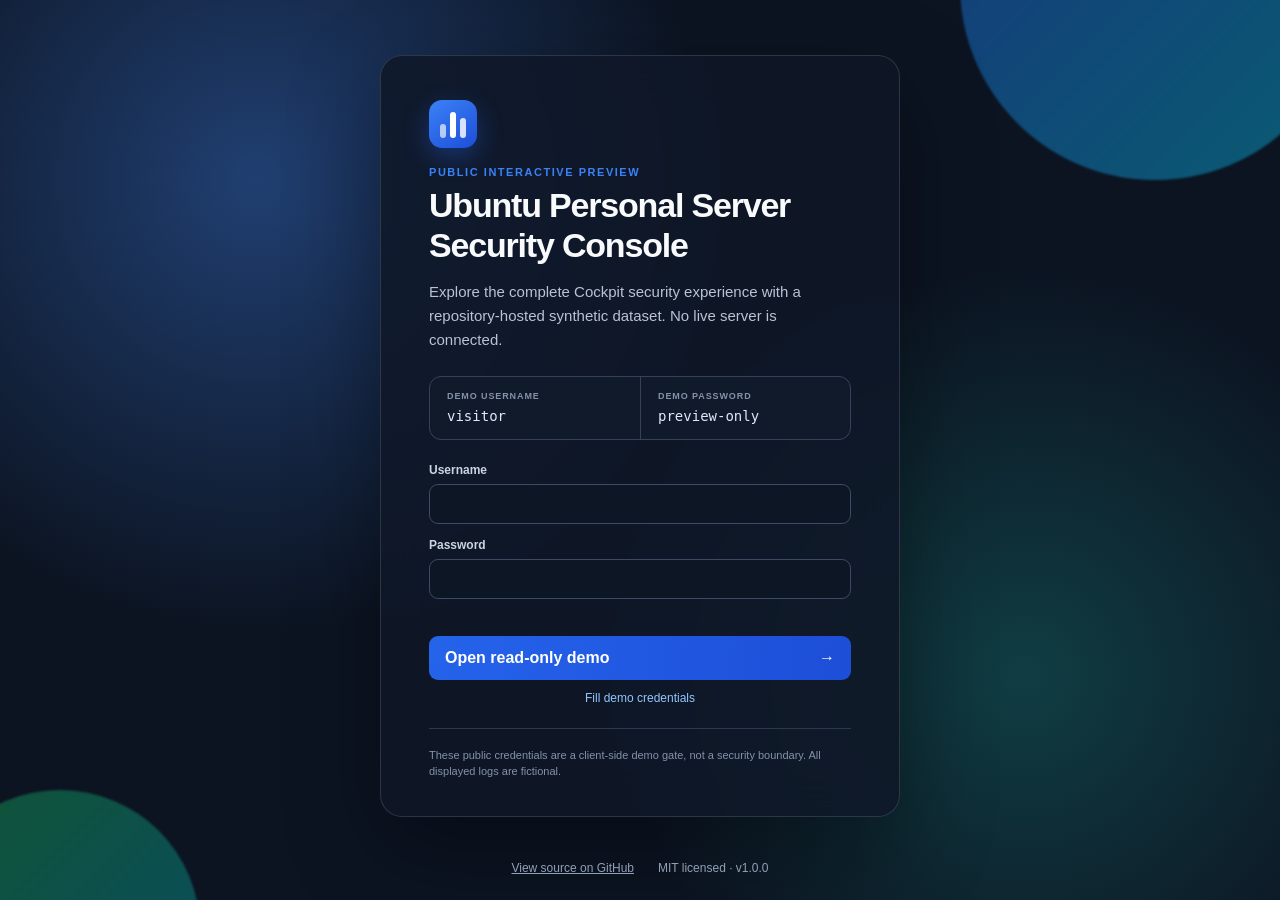
==== docs/index.html @ 07dd7d5f "Add public synthetic-data demo and architecture specification" ====
<!doctype html>
<html lang="en">
<head>
  <meta charset="utf-8">
  <meta name="viewport" content="width=device-width,initial-scale=1">
  <meta name="description" content="Public interactive preview of Ubuntu Personal Server Security Console using synthetic data.">
  <meta http-equiv="Content-Security-Policy" content="default-src 'self'; script-src 'self'; style-src 'self'; img-src 'self' data:; connect-src 'self'; object-src 'none'; base-uri 'self'; form-action 'self'">
  <title>Ubuntu Personal Server Security Console — Public Demo</title>
  <link rel="stylesheet" href="demo.css">
</head>
<body>
  <section id="login-screen" class="login-screen">
    <div class="login-orb orb-one"></div><div class="login-orb orb-two"></div>
    <article class="login-card" aria-labelledby="login-title">
      <div class="brand-mark" aria-hidden="true"><span></span><span></span><span></span></div>
      <p class="eyebrow">PUBLIC INTERACTIVE PREVIEW</p>
      <h1 id="login-title">Ubuntu Personal Server<br>Security Console</h1>
      <p class="login-copy">Explore the complete Cockpit security experience with a repository-hosted synthetic dataset. No live server is connected.</p>
      <aside class="demo-credentials" aria-label="Public demo credentials">
        <div><small>DEMO USERNAME</small><code>visitor</code></div>
        <div><small>DEMO PASSWORD</small><code>preview-only</code></div>
      </aside>
      <form id="login-form" novalidate>
        <label>Username<input id="username" name="username" autocomplete="username" spellcheck="false" required></label>
        <label>Password<input id="password" name="password" type="password" autocomplete="current-password" required></label>
        <p id="login-error" class="form-error" role="alert"></p>
        <button class="primary-button" type="submit">Open read-only demo <span>→</span></button>
        <button id="fill-demo" class="text-button" type="button">Fill demo credentials</button>
      </form>
      <p class="demo-warning">These public credentials are a client-side demo gate, not a security boundary. All displayed logs are fictional.</p>
    </article>
    <footer class="login-footer"><a href="https://github.com/FullBlackWolf/ubuntu-personal-server-security-console">View source on GitHub</a><span>MIT licensed · v1.0.0</span></footer>
  </section>

  <div id="demo-app" class="app-shell" hidden>
    <aside class="sidebar">
      <div class="sidebar-brand"><div class="brand-mark small"><span></span><span></span><span></span></div><div><strong>Security Console</strong><small>demo-server</small></div></div>
      <nav id="main-nav" aria-label="Demo navigation">
        <button data-page="overview" class="active"><span>◫</span>Overview</button>
        <button data-page="events"><span>≋</span>Event Center</button>
        <button data-page="postgresql"><span>⌁</span>PostgreSQL</button>
        <button data-page="risk"><span>△</span>High-risk Operations</button>
        <button data-page="components"><span>⬡</span>Components</button>
        <button data-page="settings"><span>⚙</span>Settings &amp; Archives</button>
      </nav>
      <div class="sidebar-status"><span></span><div><strong>Synthetic dataset</strong><small>Repository-hosted JSON</small></div></div>
    </aside>

    <main class="workspace">
      <header class="topbar">
        <div><button id="menu-toggle" class="icon-button" aria-label="Toggle navigation">☰</button><span class="host-pill"><i></i> demo-server.example.invalid</span></div>
        <div><a class="github-link" href="https://github.com/FullBlackWolf/ubuntu-personal-server-security-console">GitHub</a><button id="logout" class="ghost-button">Exit demo</button></div>
      </header>
      <div class="demo-banner"><strong>PUBLIC DEMO</strong><span>Read-only preview using fictional security events. No controls affect a real system.</span><a href="demo-data.json" download>Download synthetic JSON</a></div>
      <div id="loading" class="loading-state"><span></span><p>Loading synthetic security dataset…</p></div>
      <div id="load-error" class="error-state" hidden><h2>Demo data could not be loaded</h2><p>Refresh this page or inspect the repository-hosted JSON file.</p></div>

      <section id="page-overview" class="page active" data-page-panel="overview" hidden>
        <div class="page-heading"><div><p class="eyebrow">SECURITY POSTURE</p><h2>Server Security Overview</h2><p id="dataset-time"></p></div><span class="read-only-pill">● Read only</span></div>
        <div id="summary-cards" class="summary-grid"></div>
        <div class="dashboard-grid">
          <article class="panel chart-panel"><div class="panel-title"><div><h3>PostgreSQL Errors per Minute</h3><p>Hourly buckets · last 72 hours of the demo dataset</p></div><span class="legend"><i></i>errors/min</span></div><div id="overview-chart" class="line-chart"></div></article>
          <article class="panel"><div class="panel-title"><div><h3>Log Source Health</h3><p>Collector and integrity status</p></div></div><div id="health-list" class="health-list"></div></article>
          <article class="panel alerts-panel"><div class="panel-title"><div><h3>Active Alerts</h3><p>Rule results from synthetic events</p></div><button data-jump="events" class="inline-button">Open timeline</button></div><div id="alert-list" class="alert-list"></div></article>
          <article class="panel source-panel"><div class="panel-title"><div><h3>Events by Source</h3><p>Current 30-day simulated window</p></div></div><div id="source-bars" class="source-bars"></div></article>
        </div>
      </section>

      <section id="page-events" class="page" data-page-panel="events" hidden>
        <div class="page-heading"><div><p class="eyebrow">UNIFIED AUDIT</p><h2>Security Event Center</h2><p>Normalized timeline across system, database, network, and imported sources.</p></div><button id="export-filtered" class="secondary-button">Export filtered JSON</button></div>
        <div class="filter-bar"><label>Search<input id="event-search" placeholder="actor, source, address, or message"></label><label>Source<select id="event-source"><option value="all">All sources</option></select></label><label>Severity<select id="event-severity"><option value="all">All severities</option><option value="high">High</option><option value="medium">Medium</option><option value="low">Low</option></select></label><label>Review<select id="event-review"><option value="all">All reviews</option><option value="pending">Pending</option><option value="reviewed">Reviewed</option><option value="resolved">Resolved</option><option value="false_positive">False positive</option></select></label></div>
        <article class="panel table-panel"><div class="panel-title"><div><h3>Normalized event timeline</h3><p id="event-count"></p></div><span class="synthetic-tag">SYNTHETIC</span></div><div class="table-scroll"><table><thead><tr><th>Time</th><th>Severity</th><th>Source</th><th>Actor / IP</th><th>Event</th><th>Review</th></tr></thead><tbody id="event-rows"></tbody></table></div></article>
      </section>

      <section id="page-postgresql" class="page" data-page-panel="postgresql" hidden>
        <div class="page-heading"><div><p class="eyebrow">DATABASE SECURITY</p><h2>PostgreSQL Security Analytics</h2><p>Authentication failures, hourly error rate, FATAL messages, and ranked login targets.</p></div><span class="read-only-pill">30-day retention</span></div>
        <div id="pg-cards" class="summary-grid compact"></div>
        <article class="panel wide-chart"><div class="panel-title"><div><h3>PostgreSQL Errors per Minute</h3><p>X-axis uses hourly buckets and can preview multiple days.</p></div><div class="range-pills"><button data-hours="24">1 day</button><button data-hours="72" class="active">3 days</button><button data-hours="168">7 days</button></div></div><div id="postgres-chart" class="line-chart large"></div></article>
        <div class="three-column">
          <article class="panel table-panel"><div class="panel-title"><div><h3>Recent PostgreSQL FATAL logs</h3><p>Latest synthetic entries</p></div></div><div class="compact-list" id="fatal-list"></div></article>
          <article class="panel table-panel"><div class="panel-title"><div><h3>Failed Login Users</h3><p>Top 100</p></div></div><div class="rank-list" id="user-ranks"></div></article>
          <article class="panel table-panel"><div class="panel-title"><div><h3>Failed Login IP</h3><p>Top 100 · documentation ranges</p></div></div><div class="rank-list" id="ip-ranks"></div></article>
        </div>
      </section>

      <section id="page-risk" class="page" data-page-panel="risk" hidden>
        <div class="page-heading"><div><p class="eyebrow">PRIVILEGED ACTIVITY</p><h2>High-risk Operations</h2><p>Investigation queue with server-side review states represented by demo data.</p></div><span id="risk-total" class="read-only-pill"></span></div>
        <div id="risk-cards" class="summary-grid compact"></div>
        <article class="panel table-panel"><div class="panel-title"><div><h3>Investigation queue</h3><p>High-severity audit, authentication, and configuration events</p></div></div><div class="table-scroll"><table><thead><tr><th>Time</th><th>Category</th><th>Actor</th><th>Source</th><th>Description</th><th>Status</th></tr></thead><tbody id="risk-rows"></tbody></table></div></article>
      </section>

      <section id="page-components" class="page" data-page-panel="components" hidden>
        <div class="page-heading"><div><p class="eyebrow">MODULAR INSTALLATION</p><h2>Optional Components</h2><p>The Ubuntu package detects transitive dependencies before applying a selection.</p></div><a class="secondary-button link-button" href="https://github.com/FullBlackWolf/ubuntu-personal-server-security-console/releases/latest">Download .deb</a></div>
        <div id="component-grid" class="component-grid"></div>
        <article class="panel dependency-panel"><div><p class="eyebrow">DEPENDENCY EXAMPLE</p><h3>Retention, Alerts, and Archives</h3><p>Selecting this feature prompts the user to add the complete dependency chain before installation.</p></div><div class="dependency-chain"><span>Dashboard</span><b>→</b><span>PostgreSQL</span><b>→</b><span>Event Center</span><b>→</b><span>Automation</span></div></article>
      </section>

      <section id="page-settings" class="page" data-page-panel="settings" hidden>
        <div class="page-heading"><div><p class="eyebrow">POLICY &amp; INTEGRITY</p><h2>Settings and Verified Archives</h2><p>This public preview displays representative settings but does not save changes.</p></div><span class="read-only-pill">Demo mode</span></div>
        <div class="settings-grid">
          <article class="panel settings-card"><h3>Log retention</h3><label>Retention days<input value="30" type="number" min="1" max="3650" disabled></label><p>Production installations accept a manually entered value from 1 to 3,650 days. The default is 30.</p><button class="disabled-button" disabled>Save in production</button></article>
          <article class="panel settings-card"><h3>Alert delivery</h3><label class="switch-row"><span>Browser notifications</span><input type="checkbox" checked disabled></label><label class="switch-row"><span>HTTPS webhook</span><input type="checkbox" disabled></label><label class="switch-row"><span>Local sendmail</span><input type="checkbox" disabled></label><p>External delivery is disabled by default and sends summaries rather than raw logs.</p></article>
          <article class="panel settings-card archive-card"><h3>Verified archives</h3><div class="archive-item"><span>✓</span><div><strong>security-daily-demo.json</strong><small>SHA-256 verified · synthetic</small></div></div><div class="archive-item"><span>✓</span><div><strong>security-weekly-demo-summary.md</strong><small>SHA-256 verified · synthetic</small></div></div><button class="disabled-button" disabled>Create manual archive</button></article>
          <article class="panel settings-card"><h3>Historical log imports</h3><p>Production imports are copied into managed storage, deduplicated by SHA-256, added to the audit timeline, and removed according to retention policy.</p><div class="import-drop"><strong>4 verified demo imports</strong><small>No browser files are uploaded by this preview.</small></div></article>
        </div>
      </section>
    </main>
  </div>
  <script src="demo.js" defer></script>
</body>
</html>
---- docs/demo.css ----
:root{color-scheme:light;--ink:#101828;--muted:#667085;--line:#e4e7ec;--panel:#fff;--canvas:#f5f7fb;--nav:#111927;--blue:#2563eb;--blue-soft:#eff6ff;--green:#16a34a;--amber:#d97706;--red:#dc2626;--shadow:0 18px 55px rgba(16,24,40,.12)}
*{box-sizing:border-box}html,body{margin:0;min-height:100%;font-family:Inter,ui-sans-serif,-apple-system,BlinkMacSystemFont,"Segoe UI",sans-serif;color:var(--ink);background:var(--canvas)}button,input,select{font:inherit}button,a{transition:.16s ease}button{cursor:pointer}a{color:inherit}.login-screen{min-height:100vh;display:grid;place-items:center;background:radial-gradient(circle at 20% 20%,#203f71 0,transparent 36%),radial-gradient(circle at 80% 75%,#103d43 0,transparent 33%),#0c1422;position:relative;overflow:hidden;padding:52px 24px 80px}.login-orb{position:absolute;border-radius:999px;filter:blur(1px);opacity:.45}.orb-one{width:390px;height:390px;background:linear-gradient(135deg,#2563eb,#06b6d4);top:-210px;right:-70px}.orb-two{width:280px;height:280px;background:linear-gradient(135deg,#16a34a,#0891b2);bottom:-170px;left:-80px}.login-card{position:relative;width:min(520px,100%);padding:44px 48px 36px;border:1px solid rgba(255,255,255,.13);border-radius:22px;background:rgba(16,24,40,.86);box-shadow:0 32px 90px rgba(0,0,0,.36);backdrop-filter:blur(22px);color:#f8fafc}.brand-mark{width:48px;height:48px;border-radius:13px;background:linear-gradient(145deg,#3b82f6,#1d4ed8);display:flex;gap:4px;align-items:flex-end;justify-content:center;padding:10px;box-shadow:0 9px 24px rgba(37,99,235,.34)}.brand-mark span{width:6px;background:#fff;border-radius:3px}.brand-mark span:nth-child(1){height:14px;opacity:.66}.brand-mark span:nth-child(2){height:26px}.brand-mark span:nth-child(3){height:20px;opacity:.82}.brand-mark.small{width:38px;height:38px;padding:8px;border-radius:10px}.eyebrow{font-size:11px;font-weight:800;letter-spacing:.14em;color:#3b82f6;margin:18px 0 8px}.login-card h1{font-size:34px;line-height:1.15;letter-spacing:-.035em;margin:0}.login-copy{font-size:15px;line-height:1.6;color:#b8c3d5;margin:15px 0 24px}.demo-credentials{display:grid;grid-template-columns:1fr 1fr;border:1px solid #35435a;background:#111a2a;border-radius:12px;margin-bottom:23px}.demo-credentials div{padding:14px 17px}.demo-credentials div+div{border-left:1px solid #35435a}.demo-credentials small{display:block;color:#8492a8;font-size:9px;font-weight:800;letter-spacing:.1em;margin-bottom:6px}.demo-credentials code{font-size:14px;color:#dbeafe}.login-card form label{display:block;color:#cbd5e1;font-size:12px;font-weight:700;margin-top:14px}.login-card input{display:block;width:100%;margin-top:7px;border:1px solid #3c4b63;border-radius:9px;background:#0d1625;color:#fff;padding:12px 13px;outline:none}.login-card input:focus{border-color:#60a5fa;box-shadow:0 0 0 3px rgba(59,130,246,.16)}.primary-button{border:0;width:100%;display:flex;justify-content:space-between;align-items:center;background:linear-gradient(100deg,#2563eb,#1d4ed8);color:#fff;padding:13px 16px;border-radius:9px;font-weight:750;margin-top:18px}.primary-button:hover{filter:brightness(1.1);transform:translateY(-1px)}.text-button{width:100%;border:0;background:transparent;color:#93c5fd;padding:11px 0 0;font-size:12px}.form-error{height:16px;color:#fca5a5;font-size:12px;margin:8px 0 -5px}.demo-warning{font-size:11px;line-height:1.5;color:#8492a8;border-top:1px solid #2c394d;margin:22px 0 0;padding-top:18px}.login-footer{position:absolute;bottom:25px;color:#91a0b5;font-size:12px;display:flex;gap:24px}.login-footer a:hover{color:#fff}.app-shell{min-height:100vh}.sidebar{position:fixed;inset:0 auto 0 0;width:248px;background:var(--nav);color:#d5deeb;padding:23px 16px 18px;display:flex;flex-direction:column;z-index:20}.sidebar-brand{display:flex;align-items:center;gap:12px;padding:0 8px 25px;border-bottom:1px solid #293345}.sidebar-brand strong,.sidebar-brand small{display:block}.sidebar-brand strong{font-size:14px}.sidebar-brand small{font-size:10px;color:#8b99ad;margin-top:3px}.sidebar nav{display:flex;flex-direction:column;gap:5px;margin-top:23px}.sidebar nav button{border:0;text-align:left;background:transparent;color:#9aa8ba;padding:11px 12px;border-radius:8px;font-size:13px;font-weight:650}.sidebar nav button span{display:inline-block;width:25px;color:#8292a8;font-size:16px}.sidebar nav button:hover{color:#fff;background:#1b2637}.sidebar nav button.active{color:#fff;background:#2563eb}.sidebar nav button.active span{color:#fff}.sidebar-status{margin-top:auto;border:1px solid #2c394c;background:#161f2e;border-radius:10px;padding:12px;display:flex;gap:10px;align-items:center}.sidebar-status>span{width:9px;height:9px;border-radius:50%;background:#22c55e;box-shadow:0 0 0 4px rgba(34,197,94,.1)}.sidebar-status strong,.sidebar-status small{display:block}.sidebar-status strong{font-size:11px}.sidebar-status small{color:#78879c;font-size:9px;margin-top:3px}.workspace{margin-left:248px;min-height:100vh}.topbar{height:65px;background:#fff;border-bottom:1px solid var(--line);display:flex;justify-content:space-between;align-items:center;padding:0 30px;position:sticky;top:0;z-index:15}.topbar>div{display:flex;align-items:center;gap:12px}.host-pill{font-size:12px;color:#475467;border:1px solid var(--line);border-radius:99px;padding:7px 11px}.host-pill i{display:inline-block;width:7px;height:7px;background:#22c55e;border-radius:50%;margin-right:7px}.ghost-button,.icon-button,.inline-button{border:0;background:transparent;color:#475467}.ghost-button{border:1px solid var(--line);border-radius:7px;padding:7px 11px}.ghost-button:hover,.secondary-button:hover{border-color:#98a2b3;background:#f9fafb}.github-link{font-size:12px;font-weight:700;text-decoration:none;color:#344054}.github-link:hover{color:var(--blue)}.icon-button{display:none;font-size:20px}.demo-banner{background:#fffbeb;border-bottom:1px solid #fde68a;color:#78350f;display:flex;align-items:center;gap:13px;padding:9px 30px;font-size:11px}.demo-banner strong{font-size:9px;letter-spacing:.1em;background:#f59e0b;color:#fff;border-radius:4px;padding:4px 6px}.demo-banner a{margin-left:auto;color:#92400e;font-weight:700}.page{padding:31px 32px 50px;max-width:1540px;margin:0 auto}.page-heading{display:flex;justify-content:space-between;align-items:flex-start;margin-bottom:24px}.page-heading .eyebrow{margin:0 0 7px}.page-heading h2{font-size:26px;letter-spacing:-.025em;margin:0}.page-heading p:not(.eyebrow){color:var(--muted);font-size:12px;margin:7px 0 0}.read-only-pill,.synthetic-tag{font-size:10px;font-weight:800;letter-spacing:.07em;color:#027a48;background:#ecfdf3;border:1px solid #abefc6;border-radius:99px;padding:7px 10px}.summary-grid{display:grid;grid-template-columns:repeat(5,minmax(150px,1fr));gap:13px;margin-bottom:17px}.summary-grid.compact{grid-template-columns:repeat(4,minmax(170px,1fr))}.summary-card{background:#fff;border:1px solid var(--line);border-radius:11px;padding:16px 17px;position:relative;overflow:hidden}.summary-card:before{content:"";position:absolute;left:0;top:0;bottom:0;width:3px;background:var(--accent,#2563eb)}.summary-card small{display:block;color:#667085;font-size:10px;font-weight:750;letter-spacing:.05em;text-transform:uppercase}.summary-card strong{font-size:27px;line-height:1.2;display:block;margin:7px 0 2px;letter-spacing:-.03em}.summary-card span{font-size:10px;color:#98a2b3}.dashboard-grid{display:grid;grid-template-columns:minmax(0,1.7fr) minmax(270px,.8fr);gap:17px}.panel{background:var(--panel);border:1px solid var(--line);border-radius:12px;box-shadow:0 2px 5px rgba(16,24,40,.02)}.panel-title{padding:15px 18px;border-bottom:1px solid #edf0f4;display:flex;justify-content:space-between;align-items:center}.panel-title h3{font-size:14px;margin:0}.panel-title p{font-size:10px;color:#98a2b3;margin:4px 0 0}.chart-panel{min-height:290px}.line-chart{height:220px;padding:17px 17px 9px}.line-chart.large{height:300px}.line-chart svg{display:block;width:100%;height:100%;overflow:visible}.chart-grid{stroke:#e9edf3;stroke-width:1}.chart-line{fill:none;stroke:#2563eb;stroke-width:2.5;stroke-linecap:round;stroke-linejoin:round}.chart-area{fill:url(#chart-gradient);opacity:.23}.chart-dot{fill:#fff;stroke:#2563eb;stroke-width:2}.chart-label{fill:#98a2b3;font-size:9px;font-family:inherit}.legend{font-size:10px;color:#667085}.legend i{display:inline-block;width:17px;height:3px;background:#2563eb;border-radius:2px;margin-right:5px;vertical-align:middle}.health-list{padding:6px 17px}.health-row{display:flex;align-items:center;gap:11px;padding:12px 0;border-bottom:1px solid #f0f2f5}.health-row:last-child{border:0}.health-row>span{width:9px;height:9px;border-radius:50%;background:#22c55e;box-shadow:0 0 0 4px #ecfdf3}.health-row strong,.health-row small{display:block}.health-row strong{font-size:12px}.health-row small{font-size:10px;color:#98a2b3;margin-top:3px}.alerts-panel{min-height:280px}.alert-list{padding:5px 18px}.alert-row{display:flex;gap:11px;padding:11px 0;border-bottom:1px solid #f0f2f5}.alert-row:last-child{border:0}.severity-dot{width:8px;height:8px;border-radius:50%;margin-top:4px;flex:0 0 auto}.severity-critical,.severity-high{background:#ef4444}.severity-medium{background:#f59e0b}.severity-low{background:#3b82f6}.alert-row strong,.alert-row small{display:block}.alert-row strong{font-size:11px}.alert-row small{color:#7c899b;font-size:10px;line-height:1.4;margin-top:3px}.inline-button{font-size:10px;color:#2563eb;font-weight:700}.source-bars{padding:12px 18px}.source-bar{display:grid;grid-template-columns:73px 1fr 32px;gap:10px;align-items:center;margin:13px 0;font-size:10px;color:#667085}.bar-track{height:7px;background:#eef2f6;border-radius:99px;overflow:hidden}.bar-track span{display:block;height:100%;background:linear-gradient(90deg,#2563eb,#38bdf8);border-radius:99px}.loading-state,.error-state{text-align:center;padding:120px 30px;color:#667085}.loading-state span{width:30px;height:30px;border:3px solid #dbe3ef;border-top-color:#2563eb;border-radius:50%;display:inline-block;animation:spin .7s linear infinite}@keyframes spin{to{transform:rotate(360deg)}}.filter-bar{display:grid;grid-template-columns:2fr repeat(3,1fr);gap:12px;background:#fff;border:1px solid var(--line);border-radius:11px;padding:13px;margin-bottom:14px}.filter-bar label{font-size:9px;font-weight:800;color:#667085;letter-spacing:.04em}.filter-bar input,.filter-bar select{display:block;width:100%;margin-top:6px;border:1px solid #d0d5dd;border-radius:7px;background:#fff;padding:8px 9px;color:#344054;font-size:11px}.table-panel{overflow:hidden}.table-scroll{overflow:auto;max-height:590px}table{width:100%;border-collapse:collapse;font-size:10px}th{position:sticky;top:0;background:#f8fafc;color:#667085;text-align:left;font-size:9px;letter-spacing:.05em;text-transform:uppercase;padding:10px 13px;border-bottom:1px solid var(--line);z-index:1}td{padding:11px 13px;border-bottom:1px solid #f0f2f5;color:#475467;vertical-align:top;white-space:nowrap}td.message-cell{white-space:normal;min-width:310px;color:#344054}.severity-badge,.review-badge{display:inline-block;border-radius:99px;padding:4px 7px;text-transform:uppercase;font-weight:800;font-size:8px}.severity-badge.high{background:#fef3f2;color:#b42318}.severity-badge.medium{background:#fffaeb;color:#b54708}.severity-badge.low{background:#eff8ff;color:#175cd3}.review-badge{background:#f2f4f7;color:#475467}.review-badge.reviewed,.review-badge.resolved{background:#ecfdf3;color:#027a48}.secondary-button{border:1px solid #d0d5dd;background:#fff;border-radius:8px;color:#344054;font-weight:700;font-size:11px;padding:9px 12px}.link-button{text-decoration:none}.wide-chart{margin-bottom:17px}.range-pills{display:flex;border:1px solid #d0d5dd;border-radius:7px;overflow:hidden}.range-pills button{border:0;border-right:1px solid #d0d5dd;background:#fff;padding:6px 9px;color:#667085;font-size:9px}.range-pills button:last-child{border:0}.range-pills button.active{background:#2563eb;color:#fff}.three-column{display:grid;grid-template-columns:1.5fr .75fr .9fr;gap:17px}.compact-list,.rank-list{max-height:375px;overflow:auto}.compact-item{padding:11px 16px;border-bottom:1px solid #f0f2f5}.compact-item strong,.compact-item small{display:block}.compact-item strong{font-size:10px;color:#344054;line-height:1.4}.compact-item small{font-size:9px;color:#98a2b3;margin-top:4px}.rank-row{display:grid;grid-template-columns:24px 1fr 35px;gap:8px;padding:10px 15px;border-bottom:1px solid #f0f2f5;font-size:10px}.rank-row b{color:#98a2b3}.rank-row strong{font-weight:650;overflow:hidden;text-overflow:ellipsis}.component-grid{display:grid;grid-template-columns:repeat(3,1fr);gap:15px}.component-card{border:1px solid var(--line);background:#fff;border-radius:12px;padding:19px}.component-card header{display:flex;justify-content:space-between;gap:10px}.component-icon{width:36px;height:36px;display:grid;place-items:center;background:#eff6ff;color:#2563eb;border-radius:9px;font-weight:800}.component-state{font-size:8px;letter-spacing:.06em;font-weight:800;border-radius:99px;padding:5px 7px;height:max-content;background:#f2f4f7;color:#667085}.component-state.enabled{background:#ecfdf3;color:#027a48}.component-card h3{font-size:14px;margin:15px 0 7px}.component-card p{font-size:10px;line-height:1.5;color:#667085;min-height:44px}.component-card small{font-size:9px;color:#98a2b3}.dependency-panel{margin-top:17px;padding:23px;display:flex;justify-content:space-between;align-items:center}.dependency-panel .eyebrow{margin:0 0 7px}.dependency-panel h3{margin:0;font-size:17px}.dependency-panel p{font-size:11px;color:#667085;max-width:470px}.dependency-chain{display:flex;align-items:center;gap:8px}.dependency-chain span{font-size:9px;font-weight:750;border:1px solid #bfdbfe;background:#eff6ff;color:#1d4ed8;border-radius:7px;padding:9px}.dependency-chain b{color:#98a2b3}.settings-grid{display:grid;grid-template-columns:repeat(2,1fr);gap:17px}.settings-card{padding:20px}.settings-card h3{font-size:15px;margin:0 0 17px}.settings-card p{font-size:10px;line-height:1.6;color:#667085}.settings-card>label:not(.switch-row){display:block;font-size:10px;font-weight:700;color:#475467}.settings-card input[type=number]{display:block;width:100%;border:1px solid #d0d5dd;border-radius:8px;padding:10px;margin-top:7px;background:#f8fafc;color:#344054}.switch-row{display:flex;justify-content:space-between;padding:11px 0;border-bottom:1px solid #f0f2f5;font-size:11px}.disabled-button{border:1px solid #d0d5dd;background:#f2f4f7;color:#98a2b3;border-radius:7px;font-size:10px;padding:8px 10px}.archive-item{display:flex;gap:10px;align-items:center;padding:10px 0;border-bottom:1px solid #f0f2f5}.archive-item>span{color:#16a34a;font-weight:900}.archive-item strong,.archive-item small{display:block}.archive-item strong{font-size:10px}.archive-item small{font-size:9px;color:#98a2b3;margin-top:3px}.archive-card .disabled-button{margin-top:15px}.import-drop{border:1px dashed #98a2b3;border-radius:9px;background:#f8fafc;text-align:center;padding:21px;margin-top:16px}.import-drop strong,.import-drop small{display:block}.import-drop strong{font-size:11px}.import-drop small{font-size:9px;color:#98a2b3;margin-top:5px}
@media(max-width:1100px){.summary-grid{grid-template-columns:repeat(3,1fr)}.dashboard-grid{grid-template-columns:1fr}.three-column{grid-template-columns:1fr 1fr}.three-column article:first-child{grid-column:1/-1}.component-grid{grid-template-columns:repeat(2,1fr)}.dependency-panel{display:block}.dependency-chain{margin-top:18px;flex-wrap:wrap}}
@media(max-width:760px){.sidebar{transform:translateX(-100%);transition:transform .2s}.sidebar.open{transform:translateX(0)}.workspace{margin-left:0}.icon-button{display:inline-block}.topbar{padding:0 16px}.demo-banner{padding:9px 16px;align-items:flex-start}.demo-banner a{display:none}.page{padding:24px 15px}.summary-grid,.summary-grid.compact{grid-template-columns:repeat(2,1fr)}.filter-bar,.settings-grid{grid-template-columns:1fr 1fr}.three-column,.component-grid{grid-template-columns:1fr}.three-column article:first-child{grid-column:auto}.page-heading{gap:12px}.page-heading h2{font-size:22px}.dependency-chain span{padding:7px}.login-card{padding:35px 25px}.login-card h1{font-size:28px}.login-footer{flex-direction:column;gap:5px;align-items:center}.host-pill{display:none}}
@media(max-width:460px){.summary-grid,.summary-grid.compact,.filter-bar,.settings-grid{grid-template-columns:1fr}.demo-credentials{grid-template-columns:1fr}.demo-credentials div+div{border-left:0;border-top:1px solid #35435a}.github-link{display:none}}
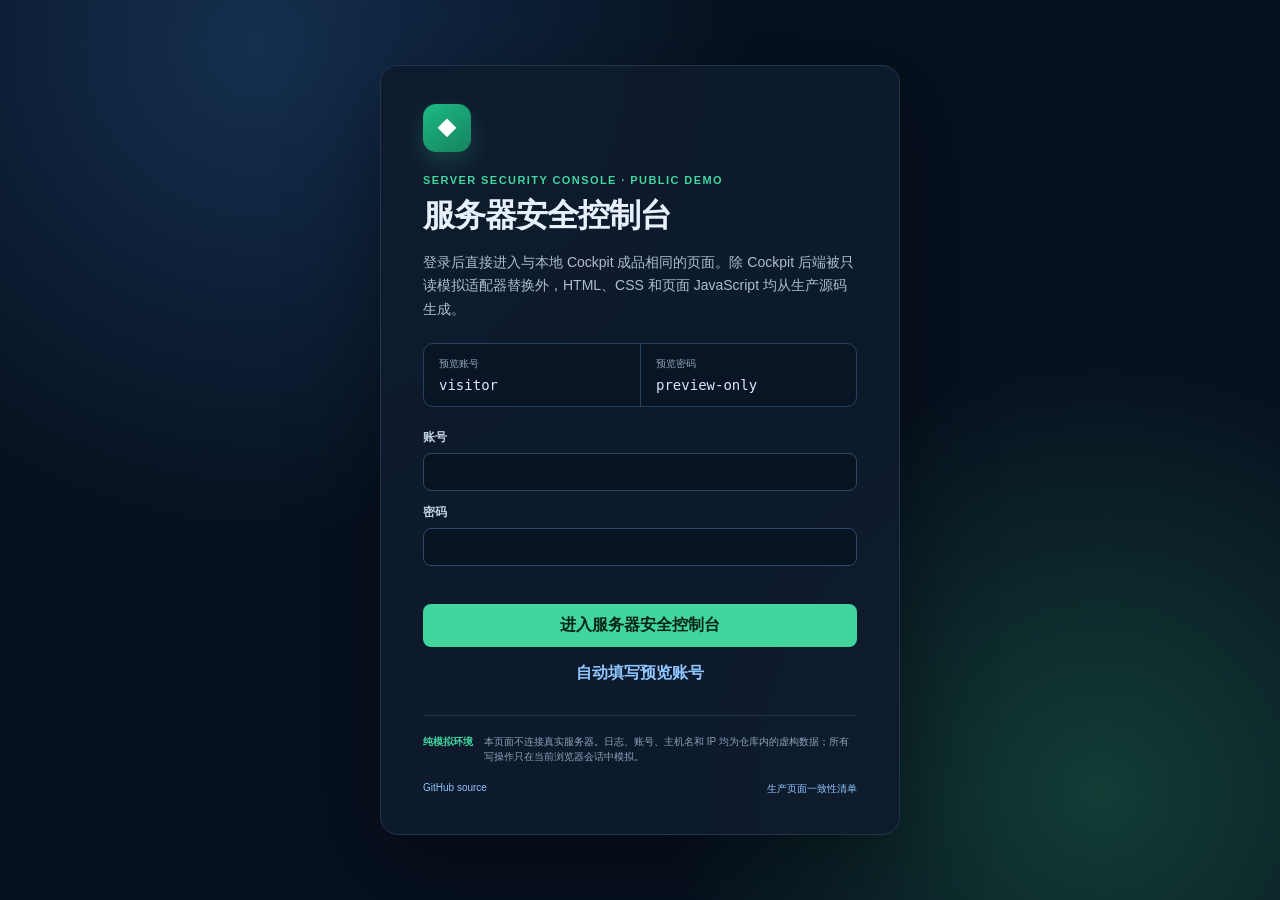
==== commit 31957a8d: "Make public demo match production Cockpit interface" ====
--- a/docs/index.html
+++ b/docs/index.html
@@ -1,111 +1,38 @@
 <!doctype html>
-<html lang="en">
+<html lang="zh-CN">
 <head>
   <meta charset="utf-8">
   <meta name="viewport" content="width=device-width,initial-scale=1">
-  <meta name="description" content="Public interactive preview of Ubuntu Personal Server Security Console using synthetic data.">
+  <meta name="description" content="服务器安全控制台公开预览，使用仓库内的虚构模拟日志。">
   <meta http-equiv="Content-Security-Policy" content="default-src 'self'; script-src 'self'; style-src 'self'; img-src 'self' data:; connect-src 'self'; object-src 'none'; base-uri 'self'; form-action 'self'">
-  <title>Ubuntu Personal Server Security Console — Public Demo</title>
+  <title>服务器安全控制台 · 公开预览登录</title>
   <link rel="stylesheet" href="demo.css">
 </head>
 <body>
-  <section id="login-screen" class="login-screen">
-    <div class="login-orb orb-one"></div><div class="login-orb orb-two"></div>
-    <article class="login-card" aria-labelledby="login-title">
-      <div class="brand-mark" aria-hidden="true"><span></span><span></span><span></span></div>
-      <p class="eyebrow">PUBLIC INTERACTIVE PREVIEW</p>
-      <h1 id="login-title">Ubuntu Personal Server<br>Security Console</h1>
-      <p class="login-copy">Explore the complete Cockpit security experience with a repository-hosted synthetic dataset. No live server is connected.</p>
-      <aside class="demo-credentials" aria-label="Public demo credentials">
-        <div><small>DEMO USERNAME</small><code>visitor</code></div>
-        <div><small>DEMO PASSWORD</small><code>preview-only</code></div>
+  <main class="login-page">
+    <section class="login-panel">
+      <div class="shield" aria-hidden="true">◆</div>
+      <p class="eyebrow">SERVER SECURITY CONSOLE · PUBLIC DEMO</p>
+      <h1>服务器安全控制台</h1>
+      <p class="subtitle">登录后直接进入与本地 Cockpit 成品相同的页面。除 Cockpit 后端被只读模拟适配器替换外，HTML、CSS 和页面 JavaScript 均从生产源码生成。</p>
+
+      <aside class="credentials" aria-label="公开预览账号">
+        <div><span>预览账号</span><code>visitor</code></div>
+        <div><span>预览密码</span><code>preview-only</code></div>
       </aside>
+
       <form id="login-form" novalidate>
-        <label>Username<input id="username" name="username" autocomplete="username" spellcheck="false" required></label>
-        <label>Password<input id="password" name="password" type="password" autocomplete="current-password" required></label>
-        <p id="login-error" class="form-error" role="alert"></p>
-        <button class="primary-button" type="submit">Open read-only demo <span>→</span></button>
-        <button id="fill-demo" class="text-button" type="button">Fill demo credentials</button>
+        <label>账号<input id="username" autocomplete="username" spellcheck="false" required></label>
+        <label>密码<input id="password" type="password" autocomplete="current-password" required></label>
+        <p id="login-error" class="error" role="alert"></p>
+        <button class="primary" type="submit">进入服务器安全控制台</button>
+        <button id="fill-demo" class="secondary" type="button">自动填写预览账号</button>
       </form>
-      <p class="demo-warning">These public credentials are a client-side demo gate, not a security boundary. All displayed logs are fictional.</p>
-    </article>
-    <footer class="login-footer"><a href="https://github.com/FullBlackWolf/ubuntu-personal-server-security-console">View source on GitHub</a><span>MIT licensed · v1.0.0</span></footer>
-  </section>
 
-  <div id="demo-app" class="app-shell" hidden>
-    <aside class="sidebar">
-      <div class="sidebar-brand"><div class="brand-mark small"><span></span><span></span><span></span></div><div><strong>Security Console</strong><small>demo-server</small></div></div>
-      <nav id="main-nav" aria-label="Demo navigation">
-        <button data-page="overview" class="active"><span>◫</span>Overview</button>
-        <button data-page="events"><span>≋</span>Event Center</button>
-        <button data-page="postgresql"><span>⌁</span>PostgreSQL</button>
-        <button data-page="risk"><span>△</span>High-risk Operations</button>
-        <button data-page="components"><span>⬡</span>Components</button>
-        <button data-page="settings"><span>⚙</span>Settings &amp; Archives</button>
-      </nav>
-      <div class="sidebar-status"><span></span><div><strong>Synthetic dataset</strong><small>Repository-hosted JSON</small></div></div>
-    </aside>
-
-    <main class="workspace">
-      <header class="topbar">
-        <div><button id="menu-toggle" class="icon-button" aria-label="Toggle navigation">☰</button><span class="host-pill"><i></i> demo-server.example.invalid</span></div>
-        <div><a class="github-link" href="https://github.com/FullBlackWolf/ubuntu-personal-server-security-console">GitHub</a><button id="logout" class="ghost-button">Exit demo</button></div>
-      </header>
-      <div class="demo-banner"><strong>PUBLIC DEMO</strong><span>Read-only preview using fictional security events. No controls affect a real system.</span><a href="demo-data.json" download>Download synthetic JSON</a></div>
-      <div id="loading" class="loading-state"><span></span><p>Loading synthetic security dataset…</p></div>
-      <div id="load-error" class="error-state" hidden><h2>Demo data could not be loaded</h2><p>Refresh this page or inspect the repository-hosted JSON file.</p></div>
-
-      <section id="page-overview" class="page active" data-page-panel="overview" hidden>
-        <div class="page-heading"><div><p class="eyebrow">SECURITY POSTURE</p><h2>Server Security Overview</h2><p id="dataset-time"></p></div><span class="read-only-pill">● Read only</span></div>
-        <div id="summary-cards" class="summary-grid"></div>
-        <div class="dashboard-grid">
-          <article class="panel chart-panel"><div class="panel-title"><div><h3>PostgreSQL Errors per Minute</h3><p>Hourly buckets · last 72 hours of the demo dataset</p></div><span class="legend"><i></i>errors/min</span></div><div id="overview-chart" class="line-chart"></div></article>
-          <article class="panel"><div class="panel-title"><div><h3>Log Source Health</h3><p>Collector and integrity status</p></div></div><div id="health-list" class="health-list"></div></article>
-          <article class="panel alerts-panel"><div class="panel-title"><div><h3>Active Alerts</h3><p>Rule results from synthetic events</p></div><button data-jump="events" class="inline-button">Open timeline</button></div><div id="alert-list" class="alert-list"></div></article>
-          <article class="panel source-panel"><div class="panel-title"><div><h3>Events by Source</h3><p>Current 30-day simulated window</p></div></div><div id="source-bars" class="source-bars"></div></article>
-        </div>
-      </section>
-
-      <section id="page-events" class="page" data-page-panel="events" hidden>
-        <div class="page-heading"><div><p class="eyebrow">UNIFIED AUDIT</p><h2>Security Event Center</h2><p>Normalized timeline across system, database, network, and imported sources.</p></div><button id="export-filtered" class="secondary-button">Export filtered JSON</button></div>
-        <div class="filter-bar"><label>Search<input id="event-search" placeholder="actor, source, address, or message"></label><label>Source<select id="event-source"><option value="all">All sources</option></select></label><label>Severity<select id="event-severity"><option value="all">All severities</option><option value="high">High</option><option value="medium">Medium</option><option value="low">Low</option></select></label><label>Review<select id="event-review"><option value="all">All reviews</option><option value="pending">Pending</option><option value="reviewed">Reviewed</option><option value="resolved">Resolved</option><option value="false_positive">False positive</option></select></label></div>
-        <article class="panel table-panel"><div class="panel-title"><div><h3>Normalized event timeline</h3><p id="event-count"></p></div><span class="synthetic-tag">SYNTHETIC</span></div><div class="table-scroll"><table><thead><tr><th>Time</th><th>Severity</th><th>Source</th><th>Actor / IP</th><th>Event</th><th>Review</th></tr></thead><tbody id="event-rows"></tbody></table></div></article>
-      </section>
-
-      <section id="page-postgresql" class="page" data-page-panel="postgresql" hidden>
-        <div class="page-heading"><div><p class="eyebrow">DATABASE SECURITY</p><h2>PostgreSQL Security Analytics</h2><p>Authentication failures, hourly error rate, FATAL messages, and ranked login targets.</p></div><span class="read-only-pill">30-day retention</span></div>
-        <div id="pg-cards" class="summary-grid compact"></div>
-        <article class="panel wide-chart"><div class="panel-title"><div><h3>PostgreSQL Errors per Minute</h3><p>X-axis uses hourly buckets and can preview multiple days.</p></div><div class="range-pills"><button data-hours="24">1 day</button><button data-hours="72" class="active">3 days</button><button data-hours="168">7 days</button></div></div><div id="postgres-chart" class="line-chart large"></div></article>
-        <div class="three-column">
-          <article class="panel table-panel"><div class="panel-title"><div><h3>Recent PostgreSQL FATAL logs</h3><p>Latest synthetic entries</p></div></div><div class="compact-list" id="fatal-list"></div></article>
-          <article class="panel table-panel"><div class="panel-title"><div><h3>Failed Login Users</h3><p>Top 100</p></div></div><div class="rank-list" id="user-ranks"></div></article>
-          <article class="panel table-panel"><div class="panel-title"><div><h3>Failed Login IP</h3><p>Top 100 · documentation ranges</p></div></div><div class="rank-list" id="ip-ranks"></div></article>
-        </div>
-      </section>
-
-      <section id="page-risk" class="page" data-page-panel="risk" hidden>
-        <div class="page-heading"><div><p class="eyebrow">PRIVILEGED ACTIVITY</p><h2>High-risk Operations</h2><p>Investigation queue with server-side review states represented by demo data.</p></div><span id="risk-total" class="read-only-pill"></span></div>
-        <div id="risk-cards" class="summary-grid compact"></div>
-        <article class="panel table-panel"><div class="panel-title"><div><h3>Investigation queue</h3><p>High-severity audit, authentication, and configuration events</p></div></div><div class="table-scroll"><table><thead><tr><th>Time</th><th>Category</th><th>Actor</th><th>Source</th><th>Description</th><th>Status</th></tr></thead><tbody id="risk-rows"></tbody></table></div></article>
-      </section>
-
-      <section id="page-components" class="page" data-page-panel="components" hidden>
-        <div class="page-heading"><div><p class="eyebrow">MODULAR INSTALLATION</p><h2>Optional Components</h2><p>The Ubuntu package detects transitive dependencies before applying a selection.</p></div><a class="secondary-button link-button" href="https://github.com/FullBlackWolf/ubuntu-personal-server-security-console/releases/latest">Download .deb</a></div>
-        <div id="component-grid" class="component-grid"></div>
-        <article class="panel dependency-panel"><div><p class="eyebrow">DEPENDENCY EXAMPLE</p><h3>Retention, Alerts, and Archives</h3><p>Selecting this feature prompts the user to add the complete dependency chain before installation.</p></div><div class="dependency-chain"><span>Dashboard</span><b>→</b><span>PostgreSQL</span><b>→</b><span>Event Center</span><b>→</b><span>Automation</span></div></article>
-      </section>
-
-      <section id="page-settings" class="page" data-page-panel="settings" hidden>
-        <div class="page-heading"><div><p class="eyebrow">POLICY &amp; INTEGRITY</p><h2>Settings and Verified Archives</h2><p>This public preview displays representative settings but does not save changes.</p></div><span class="read-only-pill">Demo mode</span></div>
-        <div class="settings-grid">
-          <article class="panel settings-card"><h3>Log retention</h3><label>Retention days<input value="30" type="number" min="1" max="3650" disabled></label><p>Production installations accept a manually entered value from 1 to 3,650 days. The default is 30.</p><button class="disabled-button" disabled>Save in production</button></article>
-          <article class="panel settings-card"><h3>Alert delivery</h3><label class="switch-row"><span>Browser notifications</span><input type="checkbox" checked disabled></label><label class="switch-row"><span>HTTPS webhook</span><input type="checkbox" disabled></label><label class="switch-row"><span>Local sendmail</span><input type="checkbox" disabled></label><p>External delivery is disabled by default and sends summaries rather than raw logs.</p></article>
-          <article class="panel settings-card archive-card"><h3>Verified archives</h3><div class="archive-item"><span>✓</span><div><strong>security-daily-demo.json</strong><small>SHA-256 verified · synthetic</small></div></div><div class="archive-item"><span>✓</span><div><strong>security-weekly-demo-summary.md</strong><small>SHA-256 verified · synthetic</small></div></div><button class="disabled-button" disabled>Create manual archive</button></article>
-          <article class="panel settings-card"><h3>Historical log imports</h3><p>Production imports are copied into managed storage, deduplicated by SHA-256, added to the audit timeline, and removed according to retention policy.</p><div class="import-drop"><strong>4 verified demo imports</strong><small>No browser files are uploaded by this preview.</small></div></article>
-        </div>
-      </section>
-    </main>
-  </div>
+      <div class="privacy-note"><strong>纯模拟环境</strong><span>本页面不连接真实服务器。日志、账号、主机名和 IP 均为仓库内的虚构数据；所有写操作只在当前浏览器会话中模拟。</span></div>
+      <footer><a href="https://github.com/FullBlackWolf/ubuntu-personal-server-security-console">GitHub source</a><a href="app/source-manifest.json">生产页面一致性清单</a></footer>
+    </section>
+  </main>
   <script src="demo.js" defer></script>
 </body>
 </html>
--- a/docs/demo.css
+++ b/docs/demo.css
@@ -1,5 +1 @@
-:root{color-scheme:light;--ink:#101828;--muted:#667085;--line:#e4e7ec;--panel:#fff;--canvas:#f5f7fb;--nav:#111927;--blue:#2563eb;--blue-soft:#eff6ff;--green:#16a34a;--amber:#d97706;--red:#dc2626;--shadow:0 18px 55px rgba(16,24,40,.12)}
-*{box-sizing:border-box}html,body{margin:0;min-height:100%;font-family:Inter,ui-sans-serif,-apple-system,BlinkMacSystemFont,"Segoe UI",sans-serif;color:var(--ink);background:var(--canvas)}button,input,select{font:inherit}button,a{transition:.16s ease}button{cursor:pointer}a{color:inherit}.login-screen{min-height:100vh;display:grid;place-items:center;background:radial-gradient(circle at 20% 20%,#203f71 0,transparent 36%),radial-gradient(circle at 80% 75%,#103d43 0,transparent 33%),#0c1422;position:relative;overflow:hidden;padding:52px 24px 80px}.login-orb{position:absolute;border-radius:999px;filter:blur(1px);opacity:.45}.orb-one{width:390px;height:390px;background:linear-gradient(135deg,#2563eb,#06b6d4);top:-210px;right:-70px}.orb-two{width:280px;height:280px;background:linear-gradient(135deg,#16a34a,#0891b2);bottom:-170px;left:-80px}.login-card{position:relative;width:min(520px,100%);padding:44px 48px 36px;border:1px solid rgba(255,255,255,.13);border-radius:22px;background:rgba(16,24,40,.86);box-shadow:0 32px 90px rgba(0,0,0,.36);backdrop-filter:blur(22px);color:#f8fafc}.brand-mark{width:48px;height:48px;border-radius:13px;background:linear-gradient(145deg,#3b82f6,#1d4ed8);display:flex;gap:4px;align-items:flex-end;justify-content:center;padding:10px;box-shadow:0 9px 24px rgba(37,99,235,.34)}.brand-mark span{width:6px;background:#fff;border-radius:3px}.brand-mark span:nth-child(1){height:14px;opacity:.66}.brand-mark span:nth-child(2){height:26px}.brand-mark span:nth-child(3){height:20px;opacity:.82}.brand-mark.small{width:38px;height:38px;padding:8px;border-radius:10px}.eyebrow{font-size:11px;font-weight:800;letter-spacing:.14em;color:#3b82f6;margin:18px 0 8px}.login-card h1{font-size:34px;line-height:1.15;letter-spacing:-.035em;margin:0}.login-copy{font-size:15px;line-height:1.6;color:#b8c3d5;margin:15px 0 24px}.demo-credentials{display:grid;grid-template-columns:1fr 1fr;border:1px solid #35435a;background:#111a2a;border-radius:12px;margin-bottom:23px}.demo-credentials div{padding:14px 17px}.demo-credentials div+div{border-left:1px solid #35435a}.demo-credentials small{display:block;color:#8492a8;font-size:9px;font-weight:800;letter-spacing:.1em;margin-bottom:6px}.demo-credentials code{font-size:14px;color:#dbeafe}.login-card form label{display:block;color:#cbd5e1;font-size:12px;font-weight:700;margin-top:14px}.login-card input{display:block;width:100%;margin-top:7px;border:1px solid #3c4b63;border-radius:9px;background:#0d1625;color:#fff;padding:12px 13px;outline:none}.login-card input:focus{border-color:#60a5fa;box-shadow:0 0 0 3px rgba(59,130,246,.16)}.primary-button{border:0;width:100%;display:flex;justify-content:space-between;align-items:center;background:linear-gradient(100deg,#2563eb,#1d4ed8);color:#fff;padding:13px 16px;border-radius:9px;font-weight:750;margin-top:18px}.primary-button:hover{filter:brightness(1.1);transform:translateY(-1px)}.text-button{width:100%;border:0;background:transparent;color:#93c5fd;padding:11px 0 0;font-size:12px}.form-error{height:16px;color:#fca5a5;font-size:12px;margin:8px 0 -5px}.demo-warning{font-size:11px;line-height:1.5;color:#8492a8;border-top:1px solid #2c394d;margin:22px 0 0;padding-top:18px}.login-footer{position:absolute;bottom:25px;color:#91a0b5;font-size:12px;display:flex;gap:24px}.login-footer a:hover{color:#fff}.app-shell{min-height:100vh}.sidebar{position:fixed;inset:0 auto 0 0;width:248px;background:var(--nav);color:#d5deeb;padding:23px 16px 18px;display:flex;flex-direction:column;z-index:20}.sidebar-brand{display:flex;align-items:center;gap:12px;padding:0 8px 25px;border-bottom:1px solid #293345}.sidebar-brand strong,.sidebar-brand small{display:block}.sidebar-brand strong{font-size:14px}.sidebar-brand small{font-size:10px;color:#8b99ad;margin-top:3px}.sidebar nav{display:flex;flex-direction:column;gap:5px;margin-top:23px}.sidebar nav button{border:0;text-align:left;background:transparent;color:#9aa8ba;padding:11px 12px;border-radius:8px;font-size:13px;font-weight:650}.sidebar nav button span{display:inline-block;width:25px;color:#8292a8;font-size:16px}.sidebar nav button:hover{color:#fff;background:#1b2637}.sidebar nav button.active{color:#fff;background:#2563eb}.sidebar nav button.active span{color:#fff}.sidebar-status{margin-top:auto;border:1px solid #2c394c;background:#161f2e;border-radius:10px;padding:12px;display:flex;gap:10px;align-items:center}.sidebar-status>span{width:9px;height:9px;border-radius:50%;background:#22c55e;box-shadow:0 0 0 4px rgba(34,197,94,.1)}.sidebar-status strong,.sidebar-status small{display:block}.sidebar-status strong{font-size:11px}.sidebar-status small{color:#78879c;font-size:9px;margin-top:3px}.workspace{margin-left:248px;min-height:100vh}.topbar{height:65px;background:#fff;border-bottom:1px solid var(--line);display:flex;justify-content:space-between;align-items:center;padding:0 30px;position:sticky;top:0;z-index:15}.topbar>div{display:flex;align-items:center;gap:12px}.host-pill{font-size:12px;color:#475467;border:1px solid var(--line);border-radius:99px;padding:7px 11px}.host-pill i{display:inline-block;width:7px;height:7px;background:#22c55e;border-radius:50%;margin-right:7px}.ghost-button,.icon-button,.inline-button{border:0;background:transparent;color:#475467}.ghost-button{border:1px solid var(--line);border-radius:7px;padding:7px 11px}.ghost-button:hover,.secondary-button:hover{border-color:#98a2b3;background:#f9fafb}.github-link{font-size:12px;font-weight:700;text-decoration:none;color:#344054}.github-link:hover{color:var(--blue)}.icon-button{display:none;font-size:20px}.demo-banner{background:#fffbeb;border-bottom:1px solid #fde68a;color:#78350f;display:flex;align-items:center;gap:13px;padding:9px 30px;font-size:11px}.demo-banner strong{font-size:9px;letter-spacing:.1em;background:#f59e0b;color:#fff;border-radius:4px;padding:4px 6px}.demo-banner a{margin-left:auto;color:#92400e;font-weight:700}.page{padding:31px 32px 50px;max-width:1540px;margin:0 auto}.page-heading{display:flex;justify-content:space-between;align-items:flex-start;margin-bottom:24px}.page-heading .eyebrow{margin:0 0 7px}.page-heading h2{font-size:26px;letter-spacing:-.025em;margin:0}.page-heading p:not(.eyebrow){color:var(--muted);font-size:12px;margin:7px 0 0}.read-only-pill,.synthetic-tag{font-size:10px;font-weight:800;letter-spacing:.07em;color:#027a48;background:#ecfdf3;border:1px solid #abefc6;border-radius:99px;padding:7px 10px}.summary-grid{display:grid;grid-template-columns:repeat(5,minmax(150px,1fr));gap:13px;margin-bottom:17px}.summary-grid.compact{grid-template-columns:repeat(4,minmax(170px,1fr))}.summary-card{background:#fff;border:1px solid var(--line);border-radius:11px;padding:16px 17px;position:relative;overflow:hidden}.summary-card:before{content:"";position:absolute;left:0;top:0;bottom:0;width:3px;background:var(--accent,#2563eb)}.summary-card small{display:block;color:#667085;font-size:10px;font-weight:750;letter-spacing:.05em;text-transform:uppercase}.summary-card strong{font-size:27px;line-height:1.2;display:block;margin:7px 0 2px;letter-spacing:-.03em}.summary-card span{font-size:10px;color:#98a2b3}.dashboard-grid{display:grid;grid-template-columns:minmax(0,1.7fr) minmax(270px,.8fr);gap:17px}.panel{background:var(--panel);border:1px solid var(--line);border-radius:12px;box-shadow:0 2px 5px rgba(16,24,40,.02)}.panel-title{padding:15px 18px;border-bottom:1px solid #edf0f4;display:flex;justify-content:space-between;align-items:center}.panel-title h3{font-size:14px;margin:0}.panel-title p{font-size:10px;color:#98a2b3;margin:4px 0 0}.chart-panel{min-height:290px}.line-chart{height:220px;padding:17px 17px 9px}.line-chart.large{height:300px}.line-chart svg{display:block;width:100%;height:100%;overflow:visible}.chart-grid{stroke:#e9edf3;stroke-width:1}.chart-line{fill:none;stroke:#2563eb;stroke-width:2.5;stroke-linecap:round;stroke-linejoin:round}.chart-area{fill:url(#chart-gradient);opacity:.23}.chart-dot{fill:#fff;stroke:#2563eb;stroke-width:2}.chart-label{fill:#98a2b3;font-size:9px;font-family:inherit}.legend{font-size:10px;color:#667085}.legend i{display:inline-block;width:17px;height:3px;background:#2563eb;border-radius:2px;margin-right:5px;vertical-align:middle}.health-list{padding:6px 17px}.health-row{display:flex;align-items:center;gap:11px;padding:12px 0;border-bottom:1px solid #f0f2f5}.health-row:last-child{border:0}.health-row>span{width:9px;height:9px;border-radius:50%;background:#22c55e;box-shadow:0 0 0 4px #ecfdf3}.health-row strong,.health-row small{display:block}.health-row strong{font-size:12px}.health-row small{font-size:10px;color:#98a2b3;margin-top:3px}.alerts-panel{min-height:280px}.alert-list{padding:5px 18px}.alert-row{display:flex;gap:11px;padding:11px 0;border-bottom:1px solid #f0f2f5}.alert-row:last-child{border:0}.severity-dot{width:8px;height:8px;border-radius:50%;margin-top:4px;flex:0 0 auto}.severity-critical,.severity-high{background:#ef4444}.severity-medium{background:#f59e0b}.severity-low{background:#3b82f6}.alert-row strong,.alert-row small{display:block}.alert-row strong{font-size:11px}.alert-row small{color:#7c899b;font-size:10px;line-height:1.4;margin-top:3px}.inline-button{font-size:10px;color:#2563eb;font-weight:700}.source-bars{padding:12px 18px}.source-bar{display:grid;grid-template-columns:73px 1fr 32px;gap:10px;align-items:center;margin:13px 0;font-size:10px;color:#667085}.bar-track{height:7px;background:#eef2f6;border-radius:99px;overflow:hidden}.bar-track span{display:block;height:100%;background:linear-gradient(90deg,#2563eb,#38bdf8);border-radius:99px}.loading-state,.error-state{text-align:center;padding:120px 30px;color:#667085}.loading-state span{width:30px;height:30px;border:3px solid #dbe3ef;border-top-color:#2563eb;border-radius:50%;display:inline-block;animation:spin .7s linear infinite}@keyframes spin{to{transform:rotate(360deg)}}.filter-bar{display:grid;grid-template-columns:2fr repeat(3,1fr);gap:12px;background:#fff;border:1px solid var(--line);border-radius:11px;padding:13px;margin-bottom:14px}.filter-bar label{font-size:9px;font-weight:800;color:#667085;letter-spacing:.04em}.filter-bar input,.filter-bar select{display:block;width:100%;margin-top:6px;border:1px solid #d0d5dd;border-radius:7px;background:#fff;padding:8px 9px;color:#344054;font-size:11px}.table-panel{overflow:hidden}.table-scroll{overflow:auto;max-height:590px}table{width:100%;border-collapse:collapse;font-size:10px}th{position:sticky;top:0;background:#f8fafc;color:#667085;text-align:left;font-size:9px;letter-spacing:.05em;text-transform:uppercase;padding:10px 13px;border-bottom:1px solid var(--line);z-index:1}td{padding:11px 13px;border-bottom:1px solid #f0f2f5;color:#475467;vertical-align:top;white-space:nowrap}td.message-cell{white-space:normal;min-width:310px;color:#344054}.severity-badge,.review-badge{display:inline-block;border-radius:99px;padding:4px 7px;text-transform:uppercase;font-weight:800;font-size:8px}.severity-badge.high{background:#fef3f2;color:#b42318}.severity-badge.medium{background:#fffaeb;color:#b54708}.severity-badge.low{background:#eff8ff;color:#175cd3}.review-badge{background:#f2f4f7;color:#475467}.review-badge.reviewed,.review-badge.resolved{background:#ecfdf3;color:#027a48}.secondary-button{border:1px solid #d0d5dd;background:#fff;border-radius:8px;color:#344054;font-weight:700;font-size:11px;padding:9px 12px}.link-button{text-decoration:none}.wide-chart{margin-bottom:17px}.range-pills{display:flex;border:1px solid #d0d5dd;border-radius:7px;overflow:hidden}.range-pills button{border:0;border-right:1px solid #d0d5dd;background:#fff;padding:6px 9px;color:#667085;font-size:9px}.range-pills button:last-child{border:0}.range-pills button.active{background:#2563eb;color:#fff}.three-column{display:grid;grid-template-columns:1.5fr .75fr .9fr;gap:17px}.compact-list,.rank-list{max-height:375px;overflow:auto}.compact-item{padding:11px 16px;border-bottom:1px solid #f0f2f5}.compact-item strong,.compact-item small{display:block}.compact-item strong{font-size:10px;color:#344054;line-height:1.4}.compact-item small{font-size:9px;color:#98a2b3;margin-top:4px}.rank-row{display:grid;grid-template-columns:24px 1fr 35px;gap:8px;padding:10px 15px;border-bottom:1px solid #f0f2f5;font-size:10px}.rank-row b{color:#98a2b3}.rank-row strong{font-weight:650;overflow:hidden;text-overflow:ellipsis}.component-grid{display:grid;grid-template-columns:repeat(3,1fr);gap:15px}.component-card{border:1px solid var(--line);background:#fff;border-radius:12px;padding:19px}.component-card header{display:flex;justify-content:space-between;gap:10px}.component-icon{width:36px;height:36px;display:grid;place-items:center;background:#eff6ff;color:#2563eb;border-radius:9px;font-weight:800}.component-state{font-size:8px;letter-spacing:.06em;font-weight:800;border-radius:99px;padding:5px 7px;height:max-content;background:#f2f4f7;color:#667085}.component-state.enabled{background:#ecfdf3;color:#027a48}.component-card h3{font-size:14px;margin:15px 0 7px}.component-card p{font-size:10px;line-height:1.5;color:#667085;min-height:44px}.component-card small{font-size:9px;color:#98a2b3}.dependency-panel{margin-top:17px;padding:23px;display:flex;justify-content:space-between;align-items:center}.dependency-panel .eyebrow{margin:0 0 7px}.dependency-panel h3{margin:0;font-size:17px}.dependency-panel p{font-size:11px;color:#667085;max-width:470px}.dependency-chain{display:flex;align-items:center;gap:8px}.dependency-chain span{font-size:9px;font-weight:750;border:1px solid #bfdbfe;background:#eff6ff;color:#1d4ed8;border-radius:7px;padding:9px}.dependency-chain b{color:#98a2b3}.settings-grid{display:grid;grid-template-columns:repeat(2,1fr);gap:17px}.settings-card{padding:20px}.settings-card h3{font-size:15px;margin:0 0 17px}.settings-card p{font-size:10px;line-height:1.6;color:#667085}.settings-card>label:not(.switch-row){display:block;font-size:10px;font-weight:700;color:#475467}.settings-card input[type=number]{display:block;width:100%;border:1px solid #d0d5dd;border-radius:8px;padding:10px;margin-top:7px;background:#f8fafc;color:#344054}.switch-row{display:flex;justify-content:space-between;padding:11px 0;border-bottom:1px solid #f0f2f5;font-size:11px}.disabled-button{border:1px solid #d0d5dd;background:#f2f4f7;color:#98a2b3;border-radius:7px;font-size:10px;padding:8px 10px}.archive-item{display:flex;gap:10px;align-items:center;padding:10px 0;border-bottom:1px solid #f0f2f5}.archive-item>span{color:#16a34a;font-weight:900}.archive-item strong,.archive-item small{display:block}.archive-item strong{font-size:10px}.archive-item small{font-size:9px;color:#98a2b3;margin-top:3px}.archive-card .disabled-button{margin-top:15px}.import-drop{border:1px dashed #98a2b3;border-radius:9px;background:#f8fafc;text-align:center;padding:21px;margin-top:16px}.import-drop strong,.import-drop small{display:block}.import-drop strong{font-size:11px}.import-drop small{font-size:9px;color:#98a2b3;margin-top:5px}
-@media(max-width:1100px){.summary-grid{grid-template-columns:repeat(3,1fr)}.dashboard-grid{grid-template-columns:1fr}.three-column{grid-template-columns:1fr 1fr}.three-column article:first-child{grid-column:1/-1}.component-grid{grid-template-columns:repeat(2,1fr)}.dependency-panel{display:block}.dependency-chain{margin-top:18px;flex-wrap:wrap}}
-@media(max-width:760px){.sidebar{transform:translateX(-100%);transition:transform .2s}.sidebar.open{transform:translateX(0)}.workspace{margin-left:0}.icon-button{display:inline-block}.topbar{padding:0 16px}.demo-banner{padding:9px 16px;align-items:flex-start}.demo-banner a{display:none}.page{padding:24px 15px}.summary-grid,.summary-grid.compact{grid-template-columns:repeat(2,1fr)}.filter-bar,.settings-grid{grid-template-columns:1fr 1fr}.three-column,.component-grid{grid-template-columns:1fr}.three-column article:first-child{grid-column:auto}.page-heading{gap:12px}.page-heading h2{font-size:22px}.dependency-chain span{padding:7px}.login-card{padding:35px 25px}.login-card h1{font-size:28px}.login-footer{flex-direction:column;gap:5px;align-items:center}.host-pill{display:none}}
-@media(max-width:460px){.summary-grid,.summary-grid.compact,.filter-bar,.settings-grid{grid-template-columns:1fr}.demo-credentials{grid-template-columns:1fr}.demo-credentials div+div{border-left:0;border-top:1px solid #35435a}.github-link{display:none}}
+:root{color-scheme:dark;--bg:#07111f;--panel:#0e1b2d;--line:#22334b;--text:#e8f0fb;--muted:#8fa2ba;--green:#42d69e;--blue:#5aa7ff}*{box-sizing:border-box}html,body{margin:0;min-height:100%;font-family:Inter,ui-sans-serif,-apple-system,BlinkMacSystemFont,"Segoe UI",sans-serif;background:radial-gradient(circle at 20% 5%,#142f4f 0,transparent 37%),radial-gradient(circle at 86% 88%,#123d35 0,transparent 32%),var(--bg);color:var(--text)}button,input{font:inherit}.login-page{min-height:100vh;display:grid;place-items:center;padding:32px}.login-panel{width:min(520px,100%);background:rgba(14,27,45,.94);border:1px solid var(--line);border-radius:18px;padding:38px 42px;box-shadow:0 28px 90px rgba(0,0,0,.38)}.shield{width:48px;height:48px;border-radius:13px;display:grid;place-items:center;background:linear-gradient(145deg,#1cba83,#15835f);color:white;font-size:20px;box-shadow:0 10px 25px rgba(66,214,158,.2)}.eyebrow{margin:22px 0 8px;color:var(--green);font-size:11px;font-weight:800;letter-spacing:.13em}.login-panel h1{font-size:32px;letter-spacing:-.03em;margin:0}.subtitle{font-size:14px;line-height:1.65;color:#aebdd0;margin:13px 0 22px}.credentials{display:grid;grid-template-columns:1fr 1fr;border:1px solid #29415f;border-radius:10px;background:#091424;margin-bottom:22px}.credentials div{padding:13px 15px}.credentials div+div{border-left:1px solid #29415f}.credentials span,.credentials code{display:block}.credentials span{font-size:10px;color:var(--muted);margin-bottom:6px}.credentials code{font-size:14px;color:#d9e9fb}.login-panel label{display:block;font-size:12px;font-weight:700;color:#c1cee0;margin:13px 0}.login-panel input{width:100%;margin-top:7px;padding:11px 12px;border:1px solid #304765;background:#081321;color:white;border-radius:8px;outline:none}.login-panel input:focus{border-color:var(--green);box-shadow:0 0 0 3px rgba(66,214,158,.13)}.primary,.secondary{width:100%;padding:11px 13px;border-radius:8px;font-weight:750;cursor:pointer}.primary{border:0;background:var(--green);color:#032519;margin-top:7px}.primary:hover{filter:brightness(1.08)}.secondary{border:0;background:transparent;color:#8fc6ff;margin-top:5px}.error{height:16px;color:#ff9d9d;font-size:11px;margin:2px 0}.privacy-note{display:flex;gap:11px;border-top:1px solid var(--line);padding-top:18px;margin-top:20px;font-size:10px;line-height:1.5;color:var(--muted)}.privacy-note strong{color:var(--green);white-space:nowrap}.login-panel footer{display:flex;justify-content:space-between;margin-top:18px}.login-panel footer a{color:#8fc6ff;font-size:10px;text-decoration:none}.login-panel footer a:hover{text-decoration:underline}@media(max-width:560px){.login-page{padding:15px}.login-panel{padding:30px 23px}.credentials{grid-template-columns:1fr}.credentials div+div{border-left:0;border-top:1px solid #29415f}.privacy-note{display:block}.privacy-note strong{display:block;margin-bottom:5px}}
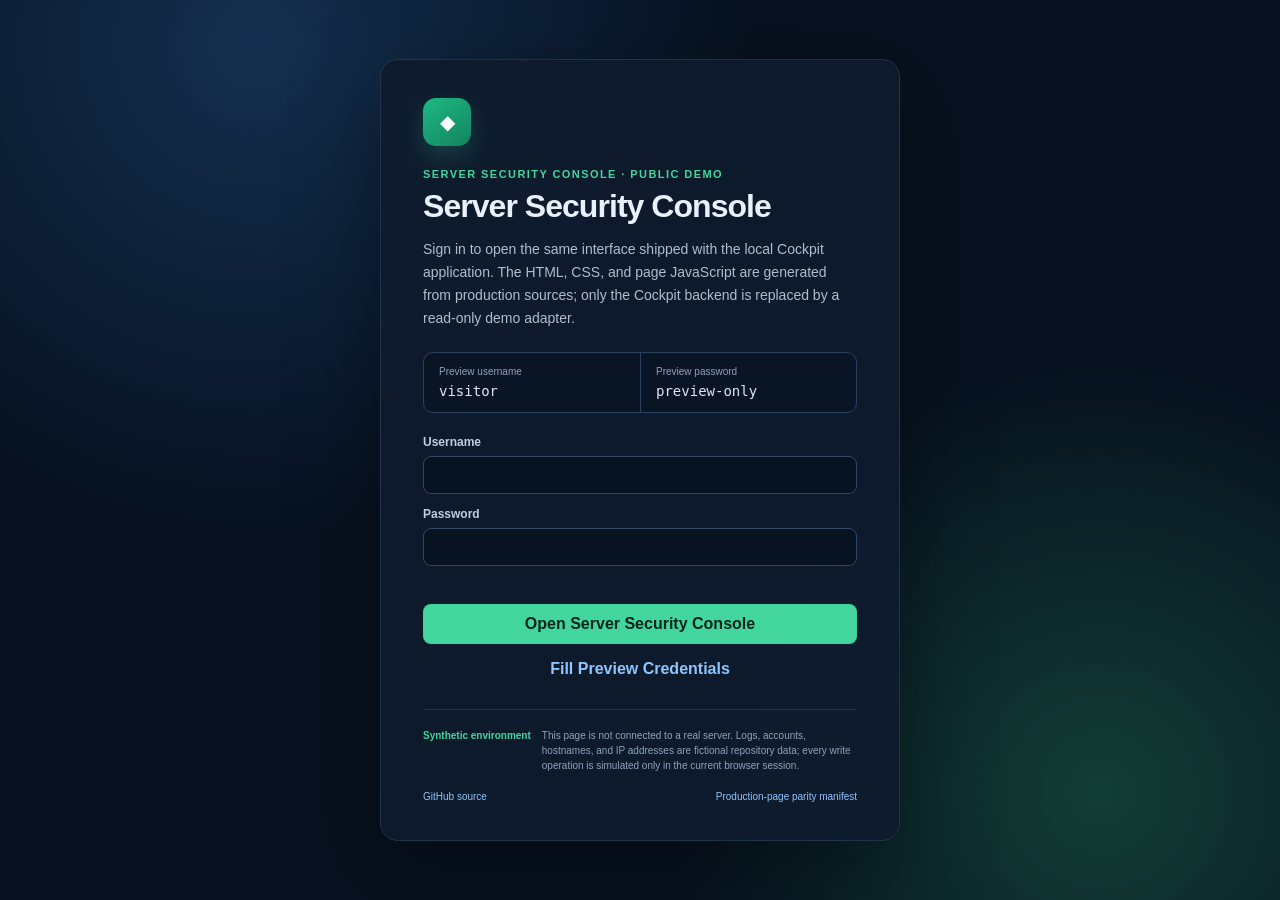
==== commit 378b60ff: "Release complete English interface" ====
--- a/docs/index.html
+++ b/docs/index.html
@@ -1,11 +1,11 @@
 <!doctype html>
-<html lang="zh-CN">
+<html lang="en">
 <head>
   <meta charset="utf-8">
   <meta name="viewport" content="width=device-width,initial-scale=1">
-  <meta name="description" content="服务器安全控制台公开预览，使用仓库内的虚构模拟日志。">
+  <meta name="description" content="Public preview of the Server Security Console using fictional synthetic logs stored in the repository.">
   <meta http-equiv="Content-Security-Policy" content="default-src 'self'; script-src 'self'; style-src 'self'; img-src 'self' data:; connect-src 'self'; object-src 'none'; base-uri 'self'; form-action 'self'">
-  <title>服务器安全控制台 · 公开预览登录</title>
+  <title>Server Security Console · Public Preview</title>
   <link rel="stylesheet" href="demo.css">
 </head>
 <body>
@@ -13,24 +13,24 @@
     <section class="login-panel">
       <div class="shield" aria-hidden="true">◆</div>
       <p class="eyebrow">SERVER SECURITY CONSOLE · PUBLIC DEMO</p>
-      <h1>服务器安全控制台</h1>
-      <p class="subtitle">登录后直接进入与本地 Cockpit 成品相同的页面。除 Cockpit 后端被只读模拟适配器替换外，HTML、CSS 和页面 JavaScript 均从生产源码生成。</p>
+      <h1>Server Security Console</h1>
+      <p class="subtitle">Sign in to open the same interface shipped with the local Cockpit application. The HTML, CSS, and page JavaScript are generated from production sources; only the Cockpit backend is replaced by a read-only demo adapter.</p>
 
-      <aside class="credentials" aria-label="公开预览账号">
-        <div><span>预览账号</span><code>visitor</code></div>
-        <div><span>预览密码</span><code>preview-only</code></div>
+      <aside class="credentials" aria-label="Public preview credentials">
+        <div><span>Preview username</span><code>visitor</code></div>
+        <div><span>Preview password</span><code>preview-only</code></div>
       </aside>
 
       <form id="login-form" novalidate>
-        <label>账号<input id="username" autocomplete="username" spellcheck="false" required></label>
-        <label>密码<input id="password" type="password" autocomplete="current-password" required></label>
+        <label>Username<input id="username" autocomplete="username" spellcheck="false" required></label>
+        <label>Password<input id="password" type="password" autocomplete="current-password" required></label>
         <p id="login-error" class="error" role="alert"></p>
-        <button class="primary" type="submit">进入服务器安全控制台</button>
-        <button id="fill-demo" class="secondary" type="button">自动填写预览账号</button>
+        <button class="primary" type="submit">Open Server Security Console</button>
+        <button id="fill-demo" class="secondary" type="button">Fill Preview Credentials</button>
       </form>
 
-      <div class="privacy-note"><strong>纯模拟环境</strong><span>本页面不连接真实服务器。日志、账号、主机名和 IP 均为仓库内的虚构数据；所有写操作只在当前浏览器会话中模拟。</span></div>
-      <footer><a href="https://github.com/FullBlackWolf/ubuntu-personal-server-security-console">GitHub source</a><a href="app/source-manifest.json">生产页面一致性清单</a></footer>
+      <div class="privacy-note"><strong>Synthetic environment</strong><span>This page is not connected to a real server. Logs, accounts, hostnames, and IP addresses are fictional repository data; every write operation is simulated only in the current browser session.</span></div>
+      <footer><a href="https://github.com/FullBlackWolf/ubuntu-personal-server-security-console">GitHub source</a><a href="app/source-manifest.json">Production-page parity manifest</a></footer>
     </section>
   </main>
   <script src="demo.js" defer></script>
